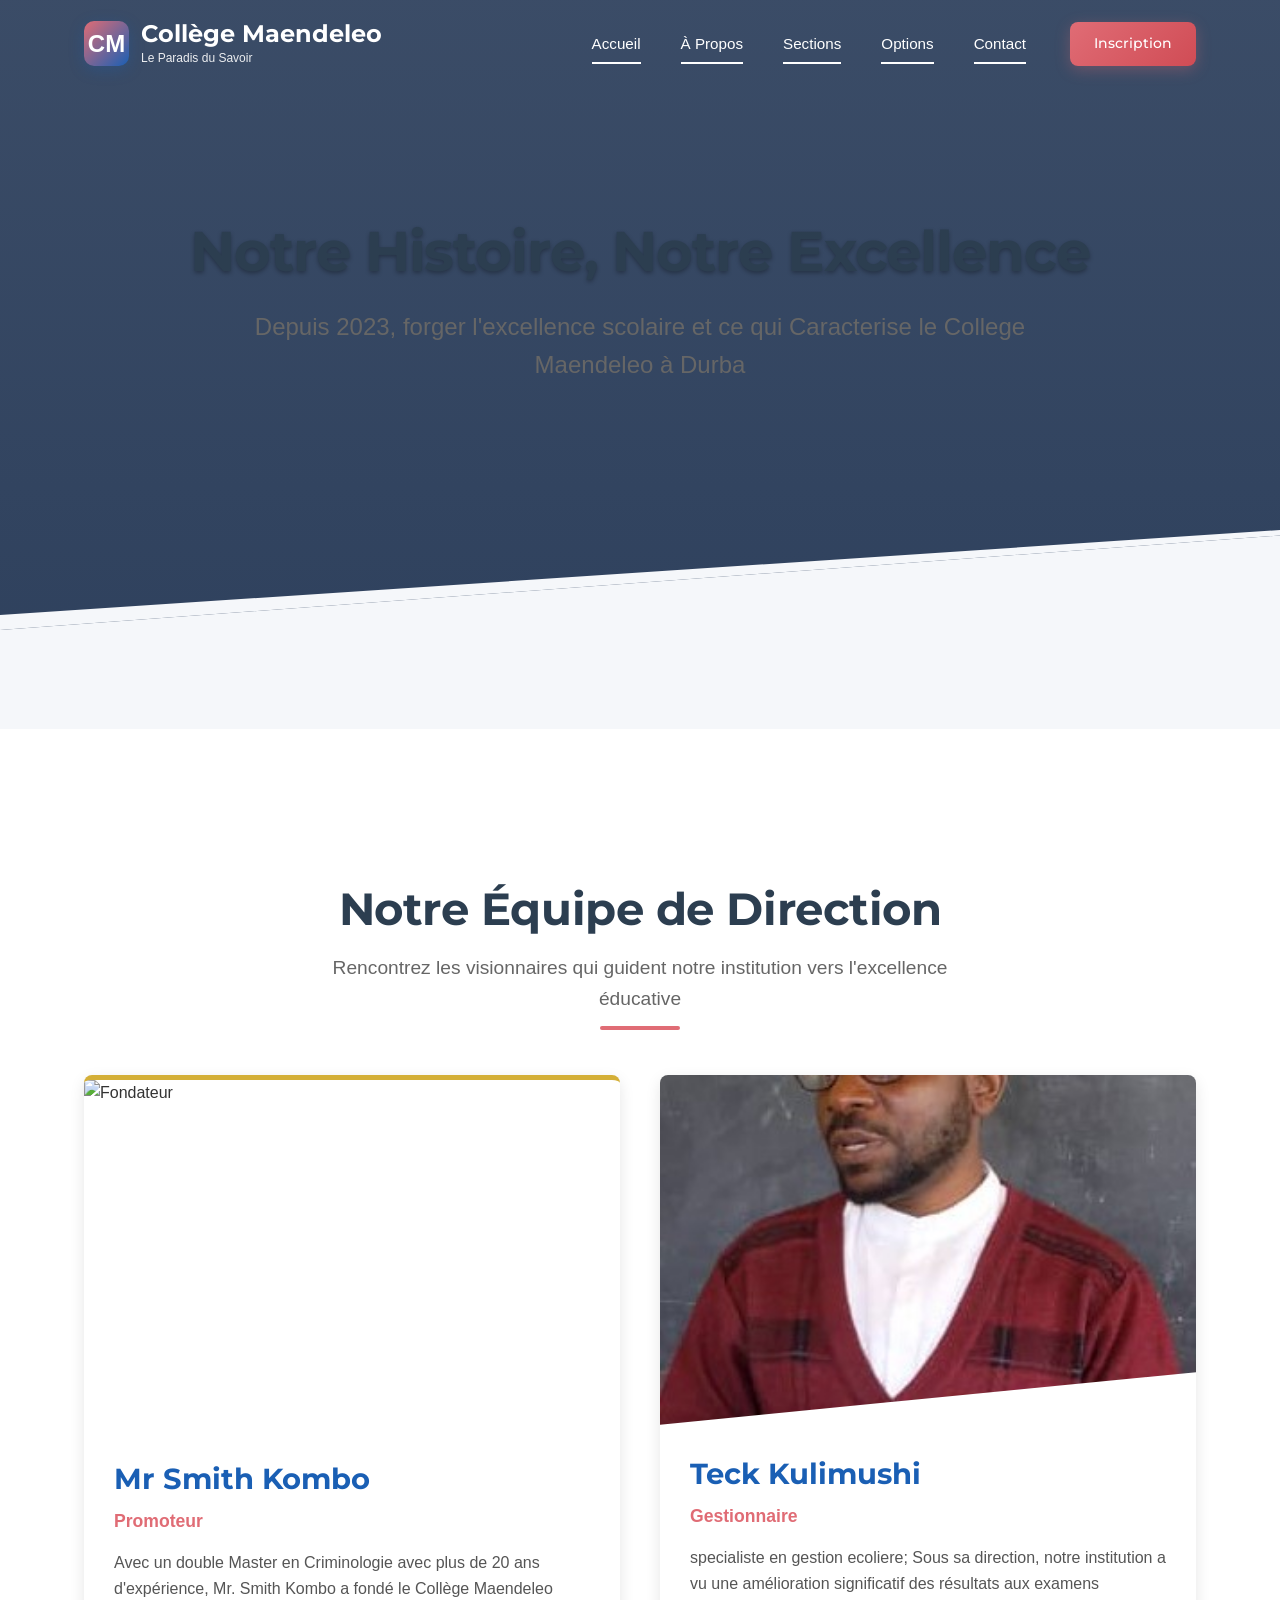
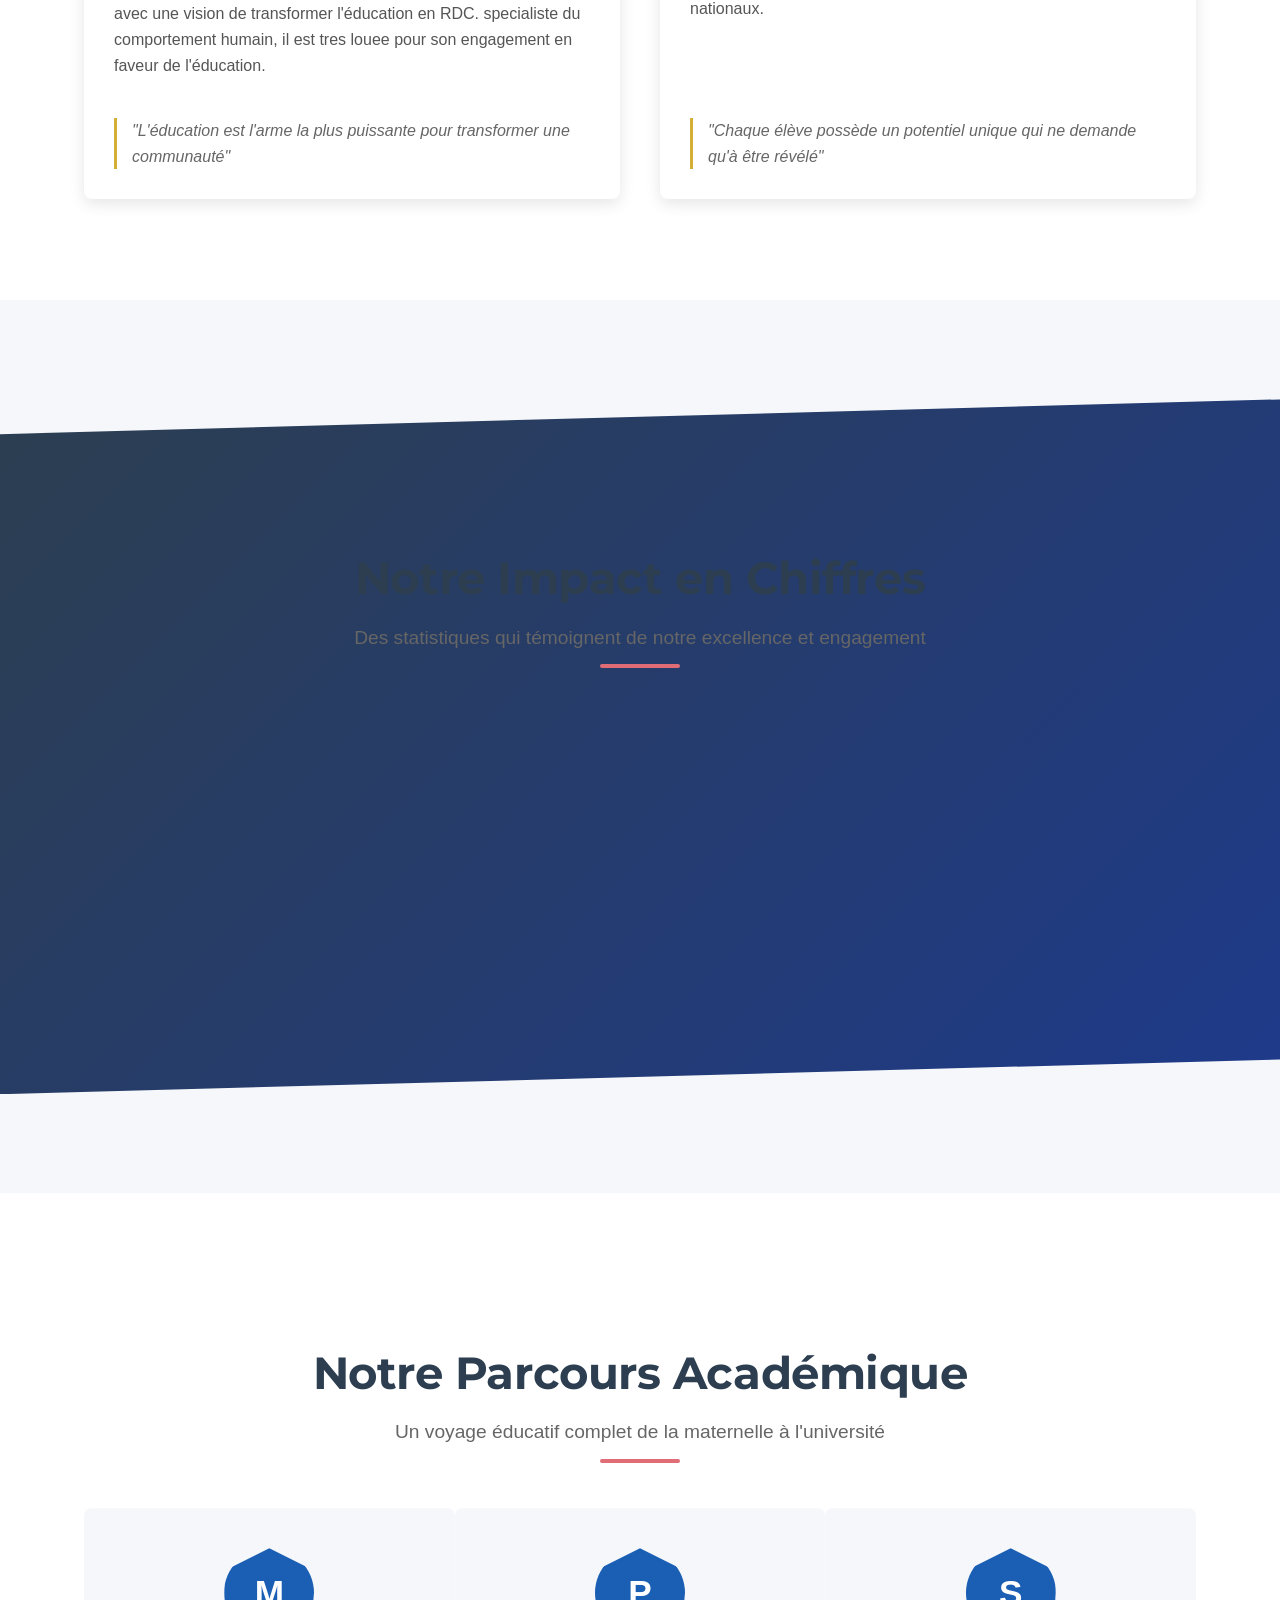
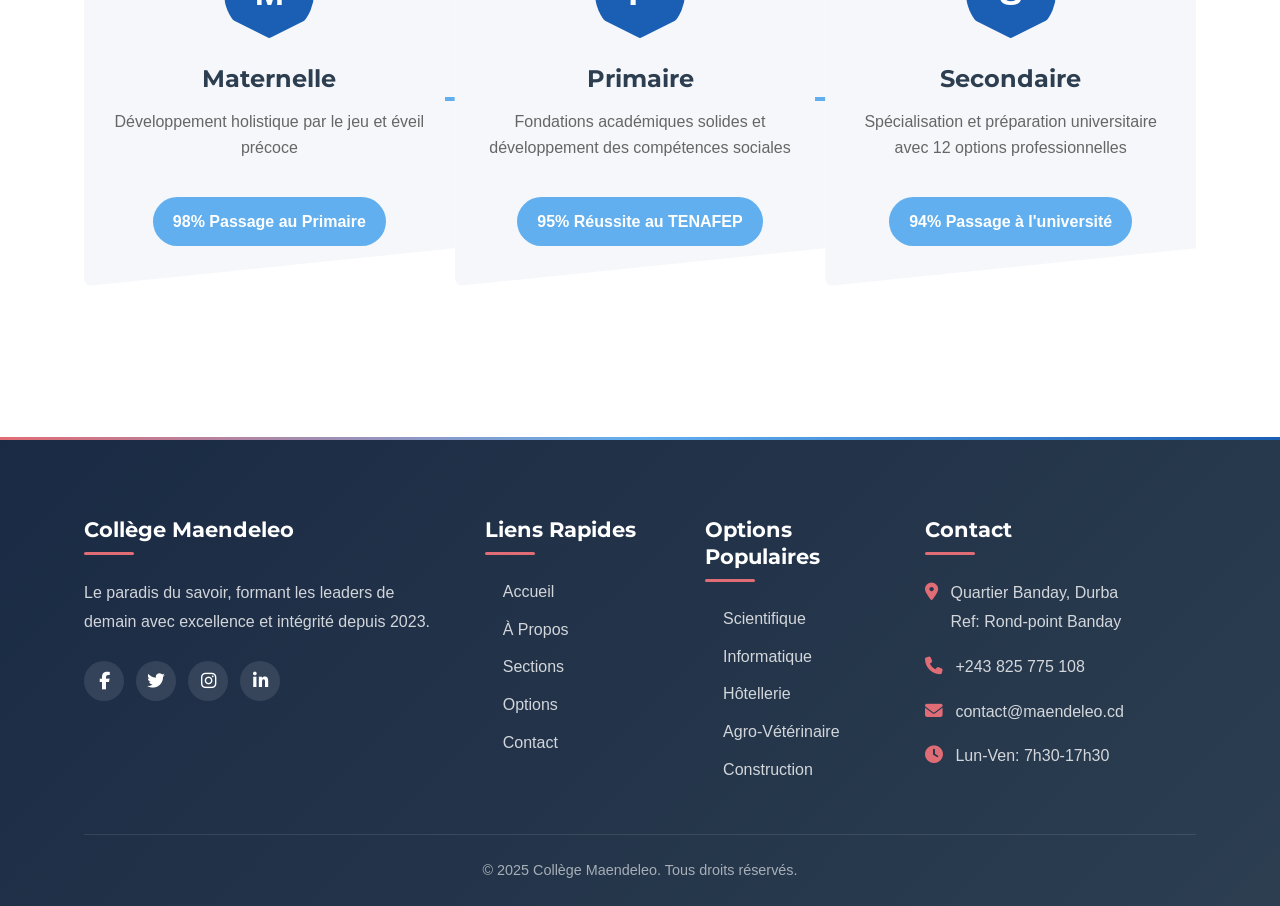
==== about.html @ 628664e3 "Initial commit:maendeleo website foundation" ====
<!DOCTYPE html>
<html lang="fr">
<head>
    <meta charset="UTF-8">
    <meta name="viewport" content="width=device-width, initial-scale=1.0">
    <meta name="description" content="Découvrez l'histoire, la vision et l'équipe du Collège Maendeleo - Le Paradis du Savoir.">
    <title>À Propos | Collège Maendeleo</title>
    
    <link rel="icon" href="images/logo.png" type="image/png">
    <link rel="preconnect" href="https://fonts.googleapis.com">
    <link rel="preconnect" href="https://fonts.gstatic.com" crossorigin>
    <link href="https://fonts.googleapis.com/css2?family=Montserrat:wght@300;400;500;600;700;800&family=Poppins:wght@300;400;500;600;700&display=swap" rel="stylesheet">
    <link rel="stylesheet" href="https://cdnjs.cloudflare.com/ajax/libs/font-awesome/6.4.0/css/all.min.css">
    
    <!-- External Stylesheets -->
    <link rel="stylesheet" href="css/style.css">
    <link rel="stylesheet" href="css/header-footer.css">
    
    <style>
        :root {
            --color-primary: #1a5fb4;
            --color-secondary: #e06c75;
            --color-accent: #61afef;
            --color-dark: #2c3e50;
            --color-light: #f5f7fa;
            --color-white: #ffffff;
            --color-gold: #d4af37;
            --color-text: #333333;
            --border-radius: 8px;
            --box-shadow: 0 5px 15px rgba(0, 0, 0, 0.1);
            --transition: all 0.5s ease;
        }

        * {
            margin: 0;
            padding: 0;
            box-sizing: border-box;
        }

        body {
            font-family: 'Segoe UI', Tahoma, Geneva, Verdana, sans-serif;
            color: var(--color-text);
            line-height: 1.6;
            overflow-x: hidden;
            background-color: var(--color-light);
        }

        h1, h2, h3, h4, h5, h6 {
            font-family: 'Montserrat', sans-serif;
            font-weight: 700;
            line-height: 1.3;
        }

        .container {
            width: 90%;
            max-width: 1200px;
            margin: 0 auto;
            padding: 0 20px;
        }

        .section {
            padding: 100px 0;
            position: relative;
        }

        .section-title {
            text-align: center;
            margin-bottom: 60px;
            position: relative;
            z-index: 2;
        }

        .section-title h2 {
            font-size: 2.8rem;
            color: var(--color-dark);
            margin-bottom: 15px;
        }

        .section-title p {
            color: #666;
            font-size: 1.2rem;
            max-width: 700px;
            margin: 0 auto;
        }

        .section-title::after {
            content: '';
            position: absolute;
            width: 80px;
            height: 4px;
            background: var(--color-secondary);
            bottom: -15px;
            left: 50%;
            transform: translateX(-50%);
            border-radius: 2px;
        }
/* Clip-path section dividers */
        .section-divider {
            position: absolute;
            width: 100%;
            height: 100px;
            z-index: 1;
        }

        .divider-top {
            top: -1px;
            background: var(--color-white);
            clip-path: polygon(0 0, 100% 0, 100% 70%, 0 100%);
        }

        .divider-bottom {
            bottom: -1px;
            background: var(--color-white);
            clip-path: polygon(0 30%, 100% 0, 100% 100%, 0 100%);
        }

        /* Hero Section with Clip-path */
        .about-hero {
            position: relative;
            height: 70vh;
            display: flex;
            align-items: center;
            background: linear-gradient(rgba(26, 46, 77, 0.85), rgba(26, 46, 77, 0.9)), 
                        url('https://images.unsplash.com/photo-1523050854058-8df90110c9f1?ixlib=rb-4.0.3&ixid=M3wxMjA3fDB8MHxwaG90by1wYWdlfHx8fGVufDB8fHx8fA%3D%3D&auto=format&fit=crop&w=1200&q=80') no-repeat center center/cover;
            color: var(--color-white);
            text-align: center;
            overflow: hidden;
            clip-path: polygon(0 0, 100% 0, 100% 85%, 0 100%);
            margin-bottom: 100px;
        }

        .about-hero::after {
            content: '';
            position: absolute;
            bottom: 0;
            left: 0;
            width: 100%;
            height: 100px;
            background: var(--color-light);
            clip-path: polygon(0 85%, 100% 0, 100% 100%, 0 100%);
        }

        .about-hero .container {
            position: relative;
            z-index: 2;
        }

        .about-hero h1 {
            font-size: 3.5rem;
            margin-bottom: 20px;
            text-shadow: 0 2px 4px rgba(0,0,0,0.3);
            animation: fadeInUp 1s ease;
        }

        .about-hero p {
            font-size: 1.5rem;
            max-width: 800px;
            margin: 0 auto 30px;
            animation: fadeInUp 1.2s ease;
        }
/* Leadership Section with Clip-path Images */
        .leadership-section {
            background-color: var(--color-white);
            padding: 150px 0 100px;
            position: relative;
        }

        .leadership-grid {
            display: grid;
            grid-template-columns: 1fr 1fr;
            gap: 40px;
            position: relative;
            z-index: 2;
        }

        @media (max-width: 992px) {
            .leadership-grid {
                grid-template-columns: 1fr;
            }
        }

        .leader-card {
            background: var(--color-white);
            border-radius: var(--border-radius);
            box-shadow: var(--box-shadow);
            overflow: hidden;
            transition: var(--transition);
            position: relative;
            display: flex;
            flex-direction: column;
        }

        .leader-card:hover {
            transform: translateY(-10px);
            box-shadow: 0 15px 30px rgba(0, 0, 0, 0.15);
        }

        .leader-card.founder {
            border-top: 5px solid var(--color-gold);
        }

        .leader-image {
            position: relative;
            height: 350px;
            overflow: hidden;
            clip-path: polygon(0 0, 100% 0, 100% 85%, 0 100%);
        }

        .leader-image img {
            width: 100%;
            height: 100%;
            object-fit: cover;
            transition: transform 0.8s ease;
        }

        .leader-card:hover .leader-image img {
            transform: scale(1.05);
        }

        .leader-info {
            padding: 30px;
            flex: 1;
            display: flex;
            flex-direction: column;
        }

        .leader-card h3 {
            color: var(--color-primary);
            margin-bottom: 10px;
            font-size: 1.8rem;
        }

        .position {
            color: var(--color-secondary);
            font-weight: 600;
            margin-bottom: 15px;
            font-size: 1.1rem;
        }

        .bio {
            margin-bottom: 20px;
            color: #555;
            flex: 1;
        }

        .leader-quote {
            border-left: 3px solid var(--color-gold);
            padding-left: 15px;
            margin-top: 20px;
            font-style: italic;
            color: #666;
        }

        /* Stats Section with Clip-path Background */
        .stats-section {
            background: linear-gradient(135deg, var(--color-dark), #1e3a8a);
            color: white;
            padding: 150px 0 100px;
            clip-path: polygon(0 5%, 100% 0, 100% 95%, 0 100%);
            margin: 100px 0;
        }

        .stats-container {
            position: relative;
            z-index: 2;
        }

        .stats-grid {
            display: grid;
            grid-template-columns: repeat(auto-fit, minmax(250px, 1fr));
            gap: 30px;
            margin-bottom: 50px;
        }

        .stat-card {
            background: rgba(255, 255, 255, 0.1);
            border-radius: var(--border-radius);
            padding: 30px;
            text-align: center;
            backdrop-filter: blur(10px);
            transition: var(--transition);
            position: relative;
            overflow: hidden;
            clip-path: polygon(0 0, 100% 0, 100% 85%, 0 100%);
        }

        .stat-card:hover {
            transform: translateY(-10px);
            background: rgba(255, 255, 255, 0.15);
        }

        .stat-value {
            font-size: 3.5rem;
            font-weight: 700;
            margin-bottom: 10px;
            color: var(--color-gold);
            transition: all 0.8s ease;
        }

        .stat-label {
            font-size: 1.1rem;
            margin-bottom: 15px;
        }
/* Academic Journey with Clip-path Elements */
        .academic-journey {
            background: var(--color-white);
            padding: 150px 0 100px;
            position: relative;
        }

        .journey-container {
            position: relative;
            z-index: 2;
        }

        .journey-steps {
            display: flex;
            justify-content: space-between;
            margin-bottom: 50px;
            flex-wrap: wrap;
        }

        @media (max-width: 768px) {
            .journey-steps {
                flex-direction: column;
                gap: 50px;
            }
        }

        .step {
            flex: 1;
            min-width: 250px;
            text-align: center;
            padding: 40px 30px;
            position: relative;
            background: var(--color-light);
            border-radius: var(--border-radius);
            transition: var(--transition);
            clip-path: polygon(0 0, 100% 0, 100% 90%, 0 100%);
        }

        .step:hover {
            transform: translateY(-15px);
            background: var(--color-white);
            box-shadow: var(--box-shadow);
        }

        .step:not(:last-child)::after {
            content: '';
            position: absolute;
            top: 50%;
            right: -30px;
            width: 40px;
            height: 4px;
            background: var(--color-accent);
        }

        @media (max-width: 768px) {
            .step:not(:last-child)::after {
                top: auto;
                bottom: -30px;
                left: 50%;
                transform: translateX(-50%);
                width: 4px;
                height: 40px;
            }
        }

        .step-icon {
            width: 90px;
            height: 90px;
            background: var(--color-primary);
            color: white;
            border-radius: 50%;
            display: flex;
            align-items: center;
            justify-content: center;
            font-size: 2.2rem;
            font-weight: bold;
            margin: 0 auto 25px;
            transition: var(--transition);
            clip-path: polygon(50% 0%, 100% 25%, 100% 75%, 50% 100%, 0% 75%, 0% 25%);
        }

        .step:hover .step-icon {
            background: var(--color-secondary);
            transform: rotate(10deg) scale(1.1);
        }

        .step h3 {
            color: var(--color-dark);
            margin-bottom: 15px;
            font-size: 1.5rem;
        }

        .step-stats {
            background: var(--color-accent);
            padding: 12px 20px;
            border-radius: 30px;
            display: inline-block;
            margin-top: 20px;
            font-weight: 600;
            color: var(--color-white);
            transition: var(--transition);
        }

        .step:hover .step-stats {
            background: var(--color-secondary);
        }
/* Animations */
        @keyframes fadeInUp {
            from {
                opacity: 0;
                transform: translateY(30px);
            }
            to {
                opacity: 1;
                transform: translateY(0);
            }
        }

        @keyframes float {
            0% {
                transform: translateY(0px);
            }
            50% {
                transform: translateY(-15px);
            }
            100% {
                transform: translateY(0px);
            }
        }

        .animated {
            animation: fadeInUp 1s ease;
        }

        .floating {
            animation: float 6s ease-in-out infinite;
        }

        /* Responsive Design */
        @media (max-width: 992px) {
            .about-hero h1 {
                font-size: 2.8rem;
            }
            
            .section-title h2 {
                font-size: 2.2rem;
            }
        }

        @media (max-width: 768px) {
            .about-hero {
                clip-path: polygon(0 0, 100% 0, 100% 90%, 0 95%);
            }
            
            .stats-section {
                clip-path: polygon(0 3%, 100% 0, 100% 97%, 0 100%);
            }
        }

        @media (max-width: 576px) {
            .section {
                padding: 80px 0;
            }
            
            .about-hero h1 {
                font-size: 2.3rem;
            }

            .section-title h2 {
                font-size: 2rem;
            }
            
            .stat-value {
                font-size: 2.8rem;
            }
        }
    </style>
</head>
<body>
    <!-- Navigation -->
    <nav class="nav">
        <div class="container">
            <div class="nav-container">
                <div class="logo">
                    <div class="logo-icon">CM</div>
                    <div class="logo-text">
                        <h4>Collège Maendeleo</h4>
                        <span>Le Paradis du Savoir</span>
                    </div>
                </div>
                
                <ul class="nav-menu">
                    <li><a href="index.html">Accueil</a></li>
                    <li><a href="about.html" class="active">À Propos</a></li>
                    <li><a href="sections.html">Sections</a></li>
                    <li><a href="options.html">Options</a></li>
                    <li><a href="contact.html">Contact</a></li>
                    <li class="nav-cta">
                        <a href="contact.html" class="btn btn-secondary btn-sm">Inscription</a>
                    </li>
                </ul>
                
                <div class="mobile-toggle" id="mobileToggle">
                    <span></span>
                    <span></span>
                    <span></span>
                </div>
            </div>
        </div>
    </nav>

    <!-- Hero Section -->
    <section class="about-hero">
        <div class="container">
            <h1>Notre Histoire, Notre Excellence</h1>
            <p>Depuis 2023, forger l'excellence scolaire et ce qui Caracterise le College Maendeleo à Durba</p>
        </div>
    </section>

    <!-- Leadership Section -->
    <section class="section leadership-section">
        <div class="section-divider divider-top"></div>
        <div class="container">
            <div class="section-title">
                <h2>Notre Équipe de Direction</h2>
                <p>Rencontrez les visionnaires qui guident notre institution vers l'excellence éducative</p>
            </div>
            
            <div class="leadership-grid">
                <div class="leader-card founder">
                    <div class="leader-image">
                        <img src="https://images.unsplash.com/photo-1580894908361-967195033215?ixlib=rb-4.0.3&auto=format&fit=crop&w=800&q=80" alt="Fondateur">
                    </div>
                    <div class="leader-info">
                        <h3>Mr Smith Kombo</h3>
                        <p class="position">Promoteur</p>
                        <p class="bio">Avec un double Master en Criminologie avec plus de 20 ans d'expérience, Mr. Smith Kombo a fondé le Collège Maendeleo avec une vision de transformer l'éducation en RDC. 
                            specialiste du comportement humain, il est tres louee pour son engagement en faveur de l'éducation.</p>
                        <div class="leader-quote">
                            "L'éducation est l'arme la plus puissante pour transformer une communauté"
                        </div>
                    </div>
                </div>
                
                <div class="leader-card">
                    <div class="leader-image">
                        <img src="images/gestionaire.jpg" alt="gestionnaire">
                    </div>
                    <div class="leader-info">
                        <h3>Teck Kulimushi</h3>
                        <p class="position">Gestionnaire</p>
                        <p class="bio">specialiste en gestion ecoliere; Sous sa direction, notre institution a vu une amélioration significatif des résultats aux examens nationaux.</p>
                        <div class="leader-quote">
                            "Chaque élève possède un potentiel unique qui ne demande qu'à être révélé"
                        </div>
                    </div>
                </div>
            </div>
        </div>
  <div class="section-divider divider-bottom"></div>
    </section>

    <!--Stats Section -->
    <section class="stats-section">
        <div class="container stats-container">
            <div class="section-title">
                <h2>Notre Impact en Chiffres</h2>
                <p>Des statistiques qui témoignent de notre excellence et engagement</p>
            </div>
            
            <div class="stats-grid">
                <div class="stat-card floating" style="animation-delay: 0.2s;">
                    <div class="stat-value">98%</div>
                    <div class="stat-label">Taux de Réussite EFOMES</div>
                </div>
                
                <div class="stat-card floating" style="animation-delay: 0.4s;">
                    <div class="stat-value">95%</div>
                    <div class="stat-label">Taux de Diplômés</div>
                </div>
                
                <div class="stat-card floating" style="animation-delay: 0.6s;">
                    <div class="stat-value">52%</div>
                    <div class="stat-label">Élèves Féminines</div>
                </div>
                
                <div class="stat-card floating" style="animation-delay: 0.8s;">
                    <div class="stat-value">15%</div>
                    <div class="stat-label">Croissance Annuelle</div>
                </div>
            </div>
        </div>
    </section>

   <!-- Academic Journey-->
    <section class="section academic-journey">
        <div class="section-divider divider-top"></div>
        <div class="container journey-container">
            <div class="section-title">
                <h2>Notre Parcours Académique</h2>
                <p>Un voyage éducatif complet de la maternelle à l'université</p>
            </div>
            
            <div class="journey-steps">
                <div class="step">
                    <div class="step-icon">M</div>
                    <h3>Maternelle</h3>
                    <p>Développement holistique par le jeu et éveil précoce</p>
                    <div class="step-stats">
                        <span>98%</span> Passage au Primaire
                    </div>
                </div>
                
                <div class="step">
                    <div class="step-icon">P</div>
                    <h3>Primaire</h3>
                    <p>Fondations académiques solides et développement des compétences sociales</p>
                    <div class="step-stats">
                        <span>95%</span> Réussite au TENAFEP
                    </div>
                </div>
                
                <div class="step">
                    <div class="step-icon">S</div>
                    <h3>Secondaire</h3>
                    <p>Spécialisation et préparation universitaire avec 12 options professionnelles</p>
                    <div class="step-stats">
                        <span>94%</span> Passage à l'université
                    </div>
                </div>
            </div>
        </div>
        <div class="section-divider divider-bottom"></div>
    </section>

    <!-- Footer -->
    <footer class="footer">
        <div class="container">
            <div class="footer-container">
                <div class="footer-col">
                    <h4>Collège Maendeleo</h4>
                    <p>Le paradis du savoir, formant les leaders de demain avec excellence et intégrité depuis 2023.</p>
                    <div class="social-links">
                        <a href="#" aria-label="Facebook"><i class="fab fa-facebook-f"></i></a>
                        <a href="#" aria-label="Twitter"><i class="fab fa-twitter"></i></a>
                        <a href="#" aria-label="Instagram"><i class="fab fa-instagram"></i></a>
                        <a href="#" aria-label="LinkedIn"><i class="fab fa-linkedin-in"></i></a>
                    </div>
                </div>
                
                <div class="footer-col">
                    <h4>Liens Rapides</h4>
                    <ul>
                        <li><a href="index.html">Accueil</a></li>
                        <li><a href="about.html">À Propos</a></li>
                        <li><a href="sections.html">Sections</a></li>
                        <li><a href="options.html">Options</a></li>
                        <li><a href="contact.html">Contact</a></li>
                    </ul>
                </div>
                
                <div class="footer-col">
                    <h4>Options Populaires</h4>
                    <ul>
                        <li><a href="options.html#scientifique">Scientifique</a></li>
                        <li><a href="options.html#informatique">Informatique</a></li>
                        <li><a href="options.html#hotellerie">Hôtellerie</a></li>
                        <li><a href="options.html#agro">Agro-Vétérinaire</a></li>
                        <li><a href="options.html#construction">Construction</a></li>
                    </ul>
                </div>
                
                <div class="footer-col">
                    <h4>Contact</h4>
                    <div class="contact-info">
                        <p><i class="fas fa-map-marker-alt"></i> Quartier Banday, Durba<br>Ref: Rond-point Banday</p>
                        <p><i class="fas fa-phone"></i> +243 825 775 108</p>
                        <p><i class="fas fa-envelope"></i> contact@maendeleo.cd</p>
                        <p><i class="fas fa-clock"></i> Lun-Ven: 7h30-17h30</p>
                    </div>
                </div>
            </div>
            
            <div class="copyright">
                <p>&copy; 2025 Collège Maendeleo. Tous droits réservés.</p>
            </div>
        </div>
    </footer>

    <!-- Scripts -->
    <script src="js/main.js"></script>
</body>
</html>
---- css/style.css ----
/* ===================================
   COLLÈGE MAENDELEO - MAIN STYLESHEET
   Professional School Website Design
   =================================== */

/* ============ CSS VARIABLES ============ */
:root {
    /* Primary Colors */
    --color-primary: #1a5fb4;
    --color-primary-dark: #0f4a8e;
    --color-primary-light: #3a7fc4;
    
    /* Secondary Colors */
    --color-secondary: #e06c75;
    --color-secondary-dark: #d04c55;
    --color-secondary-light: #f08c95;
    
    /* Accent Colors */
    --color-accent: #61afef;
    --color-gold: #d4af37;
    --color-success: #28a745;
    --color-warning: #ffc107;
    --color-danger: #dc3545;
    
    /* Neutral Colors */
    --color-dark: #2c3e50;
    --color-text: #333333;
    --color-text-light: #666666;
    --color-light: #f5f7fa;
    --color-white: #ffffff;
    --color-border: #e1e8ed;
    
    /* Section-specific Colors */
    --color-maternelle: #ff6b9d;
    --color-primaire: #4ecdc4;
    --color-secondaire: #f7b731;
    
    /* Spacing */
    --spacing-xs: 8px;
    --spacing-sm: 16px;
    --spacing-md: 24px;
    --spacing-lg: 40px;
    --spacing-xl: 60px;
    --spacing-xxl: 80px;
    
    /* Design Elements */
    --border-radius: 12px;
    --border-radius-sm: 8px;
    --border-radius-lg: 20px;
    --box-shadow: 0 5px 15px rgba(0, 0, 0, 0.1);
    --box-shadow-lg: 0 10px 30px rgba(0, 0, 0, 0.15);
    --transition: all 0.3s cubic-bezier(0.4, 0, 0.2, 1);
    --transition-fast: all 0.2s ease;
    
    /* Typography */
    --font-primary: 'Poppins', -apple-system, BlinkMacSystemFont, sans-serif;
    --font-heading: 'Montserrat', 'Poppins', sans-serif;
    --font-size-base: 16px;
    --line-height-base: 1.6;
}

/* ============ RESET & BASE STYLES ============ */
* {
    margin: 0;
    padding: 0;
    box-sizing: border-box;
}

html {
    font-size: var(--font-size-base);
    scroll-behavior: smooth;
    -webkit-font-smoothing: antialiased;
    -moz-osx-font-smoothing: grayscale;
}

body {
    font-family: var(--font-primary);
    color: var(--color-text);
    line-height: var(--line-height-base);
    overflow-x: hidden;
    background-color: var(--color-light);
}

/* ============ TYPOGRAPHY ============ */
h1, h2, h3, h4, h5, h6 {
    font-family: var(--font-heading);
    font-weight: 700;
    line-height: 1.3;
    color: var(--color-dark);
    margin-bottom: var(--spacing-sm);
}

h1 {
    font-size: clamp(2rem, 5vw, 3.5rem);
    letter-spacing: -0.02em;
}

h2 {
    font-size: clamp(1.75rem, 4vw, 2.5rem);
    letter-spacing: -0.01em;
}

h3 {
    font-size: clamp(1.5rem, 3vw, 2rem);
}

h4 {
    font-size: clamp(1.25rem, 2.5vw, 1.5rem);
}

h5 {
    font-size: 1.25rem;
}

h6 {
    font-size: 1rem;
}

p {
    margin-bottom: var(--spacing-sm);
    color: var(--color-text-light);
}

a {
    text-decoration: none;
    color: var(--color-primary);
    transition: var(--transition);
}

a:hover {
    color: var(--color-primary-dark);
}

/* ============ LAYOUT UTILITIES ============ */
.container {
    width: 90%;
    max-width: 1200px;
    margin: 0 auto;
    padding: 0 var(--spacing-md);
}

.container-wide {
    width: 95%;
    max-width: 1400px;
    margin: 0 auto;
    padding: 0 var(--spacing-md);
}

.section {
    padding: var(--spacing-xxl) 0;
    position: relative;
}

.section-alt {
    background-color: var(--color-white);
}

/* ============ SECTION TITLES ============ */
.section-title {
    text-align: center;
    margin-bottom: var(--spacing-xl);
    position: relative;
}

.section-title h2 {
    font-size: clamp(2rem, 4vw, 2.5rem);
    color: var(--color-dark);
    margin-bottom: var(--spacing-sm);
}

.section-title p {
    color: var(--color-text-light);
    font-size: clamp(1rem, 2vw, 1.2rem);
    max-width: 700px;
    margin: 0 auto;
}

.section-title::after {
    content: '';
    position: absolute;
    width: 80px;
    height: 4px;
    background: linear-gradient(90deg, var(--color-secondary), var(--color-accent));
    bottom: -15px;
    left: 50%;
    transform: translateX(-50%);
    border-radius: 2px;
}

/* ============ BUTTONS ============ */
.btn {
    display: inline-block;
    padding: 14px 32px;
    border-radius: 50px;
    font-weight: 600;
    text-decoration: none;
    transition: var(--transition);
    cursor: pointer;
    border: none;
    font-family: var(--font-heading);
    font-size: 1rem;
    text-align: center;
    position: relative;
    overflow: hidden;
}

.btn::before {
    content: '';
    position: absolute;
    top: 50%;
    left: 50%;
    width: 0;
    height: 0;
    border-radius: 50%;
    background: rgba(255, 255, 255, 0.2);
    transform: translate(-50%, -50%);
    transition: width 0.6s, height 0.6s;
}

.btn:hover::before {
    width: 300px;
    height: 300px;
}

.btn-primary {
    background: linear-gradient(135deg, var(--color-primary), var(--color-primary-dark));
    color: var(--color-white);
    box-shadow: 0 4px 15px rgba(26, 95, 180, 0.3);
}

.btn-primary:hover {
    transform: translateY(-3px);
    box-shadow: 0 6px 20px rgba(26, 95, 180, 0.4);
}

.btn-secondary {
    background: linear-gradient(135deg, var(--color-secondary), var(--color-secondary-dark));
    color: var(--color-white);
    box-shadow: 0 4px 15px rgba(224, 108, 117, 0.3);
}

.btn-secondary:hover {
    transform: translateY(-3px);
    box-shadow: 0 6px 20px rgba(224, 108, 117, 0.4);
}

.btn-outline {
    background: transparent;
    color: var(--color-primary);
    border: 2px solid var(--color-primary);
}

.btn-outline:hover {
    background: var(--color-primary);
    color: var(--color-white);
    transform: translateY(-3px);
}

.btn-white {
    background: var(--color-white);
    color: var(--color-primary);
    box-shadow: 0 4px 15px rgba(0, 0, 0, 0.1);
}

.btn-white:hover {
    transform: translateY(-3px);
    box-shadow: 0 6px 20px rgba(0, 0, 0, 0.15);
}

/* ============ CARDS ============ */
.card {
    background: var(--color-white);
    border-radius: var(--border-radius);
    box-shadow: var(--box-shadow);
    overflow: hidden;
    transition: var(--transition);
    height: 100%;
}

.card:hover {
    transform: translateY(-10px);
    box-shadow: var(--box-shadow-lg);
}

.card-header {
    padding: var(--spacing-md);
    border-bottom: 1px solid var(--color-border);
}

.card-body {
    padding: var(--spacing-md);
}

.card-footer {
    padding: var(--spacing-md);
    border-top: 1px solid var(--color-border);
    background: var(--color-light);
}

/* ============ GRID SYSTEMS ============ */
.grid {
    display: grid;
    gap: var(--spacing-lg);
}

.grid-2 {
    grid-template-columns: repeat(auto-fit, minmax(280px, 1fr));
}

.grid-3 {
    grid-template-columns: repeat(auto-fit, minmax(280px, 1fr));
}

.grid-4 {
    grid-template-columns: repeat(auto-fit, minmax(250px, 1fr));
}

/* ============ BADGES & LABELS ============ */
.badge {
    display: inline-block;
    padding: 6px 12px;
    border-radius: 20px;
    font-size: 0.85rem;
    font-weight: 600;
    text-transform: uppercase;
    letter-spacing: 0.5px;
}

.badge-primary {
    background: var(--color-primary);
    color: var(--color-white);
}

.badge-secondary {
    background: var(--color-secondary);
    color: var(--color-white);
}

.badge-success {
    background: var(--color-success);
    color: var(--color-white);
}

.badge-maternelle {
    background: var(--color-maternelle);
    color: var(--color-white);
}

.badge-primaire {
    background: var(--color-primaire);
    color: var(--color-white);
}

.badge-secondaire {
    background: var(--color-secondaire);
    color: var(--color-dark);
}

/* ============ ANIMATIONS ============ */
@keyframes fadeInUp {
    from {
        opacity: 0;
        transform: translateY(30px);
    }
    to {
        opacity: 1;
        transform: translateY(0);
    }
}

@keyframes fadeIn {
    from {
        opacity: 0;
    }
    to {
        opacity: 1;
    }
}

@keyframes slideInLeft {
    from {
        opacity: 0;
        transform: translateX(-30px);
    }
    to {
        opacity: 1;
        transform: translateX(0);
    }
}

@keyframes slideInRight {
    from {
        opacity: 0;
        transform: translateX(30px);
    }
    to {
        opacity: 1;
        transform: translateX(0);
    }
}

@keyframes float {
    0%, 100% {
        transform: translateY(0);
    }
    50% {
        transform: translateY(-20px);
    }
}

@keyframes pulse {
    0%, 100% {
        transform: scale(1);
    }
    50% {
        transform: scale(1.05);
    }
}

.animate-fadeInUp {
    animation: fadeInUp 0.8s ease forwards;
}

.animate-fadeIn {
    animation: fadeIn 0.8s ease forwards;
}

.animate-slideInLeft {
    animation: slideInLeft 0.8s ease forwards;
}

.animate-slideInRight {
    animation: slideInRight 0.8s ease forwards;
}

.animate-float {
    animation: float 6s ease-in-out infinite;
}

/* ============ UTILITY CLASSES ============ */
.text-center {
    text-align: center;
}

.text-left {
    text-align: left;
}

.text-right {
    text-align: right;
}

.text-primary {
    color: var(--color-primary) !important;
}

.text-secondary {
    color: var(--color-secondary) !important;
}

.text-white {
    color: var(--color-white) !important;
}

.bg-primary {
    background-color: var(--color-primary);
}

.bg-secondary {
    background-color: var(--color-secondary);
}

.bg-light {
    background-color: var(--color-light);
}

.bg-white {
    background-color: var(--color-white);
}

.mb-0 { margin-bottom: 0; }
.mb-1 { margin-bottom: var(--spacing-xs); }
.mb-2 { margin-bottom: var(--spacing-sm); }
.mb-3 { margin-bottom: var(--spacing-md); }
.mb-4 { margin-bottom: var(--spacing-lg); }
.mb-5 { margin-bottom: var(--spacing-xl); }

.mt-0 { margin-top: 0; }
.mt-1 { margin-top: var(--spacing-xs); }
.mt-2 { margin-top: var(--spacing-sm); }
.mt-3 { margin-top: var(--spacing-md); }
.mt-4 { margin-top: var(--spacing-lg); }
.mt-5 { margin-top: var(--spacing-xl); }

/* ============ RESPONSIVE DESIGN ============ */
@media (max-width: 1200px) {
    .container {
        width: 92%;
    }
}

@media (max-width: 992px) {
    .section {
        padding: var(--spacing-xl) 0;
    }
    
    .grid-3,
    .grid-4 {
        grid-template-columns: repeat(auto-fit, minmax(250px, 1fr));
    }
}

@media (max-width: 768px) {
    .section {
        padding: var(--spacing-lg) 0;
    }
    
    .grid,
    .grid-2,
    .grid-3,
    .grid-4 {
        grid-template-columns: 1fr;
        gap: var(--spacing-md);
    }
    
    .btn {
        padding: 12px 24px;
        font-size: 0.95rem;
    }
}

@media (max-width: 576px) {
    :root {
        --font-size-base: 15px;
    }
    
    .container {
        width: 95%;
        padding: 0 var(--spacing-sm);
    }
    
    .section {
        padding: var(--spacing-md) 0;
    }
}

/* ============ LOADING STATES ============ */
.loading {
    opacity: 0.6;
    pointer-events: none;
}

.spinner {
    border: 3px solid var(--color-light);
    border-top: 3px solid var(--color-primary);
    border-radius: 50%;
    width: 40px;
    height: 40px;
    animation: spin 1s linear infinite;
    margin: 0 auto;
}

@keyframes spin {
    0% { transform: rotate(0deg); }
    100% { transform: rotate(360deg); }
}

/* ============ ACCESSIBILITY ============ */
.sr-only {
    position: absolute;
    width: 1px;
    height: 1px;
    padding: 0;
    margin: -1px;
    overflow: hidden;
    clip: rect(0, 0, 0, 0);
    white-space: nowrap;
    border-width: 0;
}

/* Focus styles for keyboard navigation */
*:focus {
    outline: 2px solid var(--color-accent);
    outline-offset: 2px;
}

button:focus,
a:focus {
    outline: 2px solid var(--color-accent);
    outline-offset: 2px;
}

/* ============ PRINT STYLES ============ */
@media print {
    .no-print {
        display: none !important;
    }
    
    body {
        background: white;
        color: black;
    }
    
    .section {
        page-break-inside: avoid;
    }
}
---- css/header-footer.css ----
/* ===================================
   HEADER & FOOTER STYLES
   Navigation and Footer Components
   =================================== */

/* ============ NAVIGATION ============ */
.nav {
    position: fixed;
    top: 0;
    left: 0;
    width: 100%;
    z-index: 1000;
    background: transparent;
    padding: 20px 0;
    transition: all 0.4s cubic-bezier(0.4, 0, 0.2, 1);
}

.nav.scrolled {
    background: var(--color-white);
    box-shadow: 0 2px 20px rgba(0, 0, 0, 0.1);
    padding: 15px 0;
}

.nav-container {
    display: flex;
    justify-content: space-between;
    align-items: center;
    position: relative;
}

/* ============ LOGO ============ */
.logo {
    display: flex;
    align-items: center;
    gap: 12px;
    z-index: 1001;
}

.logo-icon {
    width: 45px;
    height: 45px;
    background: linear-gradient(135deg, var(--color-secondary), var(--color-primary));
    border-radius: 10px;
    display: flex;
    align-items: center;
    justify-content: center;
    font-weight: 700;
    color: white;
    font-size: 1.5rem;
    box-shadow: 0 4px 15px rgba(26, 95, 180, 0.3);
    transition: var(--transition);
}

.nav.scrolled .logo-icon {
    width: 40px;
    height: 40px;
    font-size: 1.3rem;
}

.logo-icon:hover {
    transform: rotate(5deg) scale(1.1);
}

.logo-text h4 {
    font-size: 1.5rem;
    color: var(--color-white);
    font-weight: 700;
    line-height: 1.2;
    margin: 0;
    transition: var(--transition);
}

.logo-text span {
    font-size: 0.75rem;
    color: rgba(255, 255, 255, 0.9);
    font-weight: 400;
    display: block;
    transition: var(--transition);
}

.nav.scrolled .logo-text h4 {
    color: var(--color-primary);
}

.nav.scrolled .logo-text span {
    color: var(--color-text-light);
}

/* ============ NAVIGATION MENU ============ */
.nav-menu {
    display: flex;
    list-style: none;
    align-items: center;
    gap: 8px;
}

.nav-menu li {
    position: relative;
}

.nav-menu a {
    color: var(--color-white);
    text-decoration: none;
    font-weight: 500;
    font-size: 0.95rem;
    padding: 8px 16px;
    border-radius: 8px;
    position: relative;
    transition: var(--transition);
    display: block;
}

.nav.scrolled .nav-menu a {
    color: var(--color-dark);
}

.nav-menu a::before {
    content: '';
    position: absolute;
    bottom: 0;
    left: 16px;
    right: 16px;
    height: 2px;
    background: var(--color-white);
    transform: scaleX(0);
    transition: transform 0.3s ease;
}

.nav.scrolled .nav-menu a::before {
    background: var(--color-primary);
}

.nav-menu a:hover::before,
.nav-menu a.active::before {
    transform: scaleX(1);
}

.nav-menu a:hover {
    background: rgba(255, 255, 255, 0.1);
}

.nav.scrolled .nav-menu a:hover {
    background: var(--color-light);
}

/* CTA Button in Nav */
.nav-cta {
    margin-left: 20px;
}

.nav-cta .btn {
    padding: 10px 24px;
    font-size: 0.9rem;
}

/* ============ MOBILE TOGGLE ============ */
.mobile-toggle {
    display: none;
    flex-direction: column;
    justify-content: space-around;
    width: 28px;
    height: 24px;
    cursor: pointer;
    z-index: 1001;
    position: relative;
}

.mobile-toggle span {
    display: block;
    height: 3px;
    width: 100%;
    background: var(--color-white);
    border-radius: 2px;
    transition: var(--transition);
    transform-origin: center;
}

.nav.scrolled .mobile-toggle span {
    background: var(--color-dark);
}

.mobile-toggle.active span:nth-child(1) {
    transform: rotate(45deg) translate(7px, 7px);
}

.mobile-toggle.active span:nth-child(2) {
    opacity: 0;
    transform: translateX(20px);
}

.mobile-toggle.active span:nth-child(3) {
    transform: rotate(-45deg) translate(7px, -7px);
}

/* ============ FOOTER ============ */
.footer {
    background: linear-gradient(135deg, #1a2a44 0%, var(--color-dark) 100%);
    color: var(--color-white);
    padding: var(--spacing-xxl) 0 var(--spacing-md);
    position: relative;
    overflow: hidden;
}

.footer::before {
    content: '';
    position: absolute;
    top: 0;
    left: 0;
    right: 0;
    height: 4px;
    background: linear-gradient(90deg, 
        var(--color-secondary) 0%, 
        var(--color-accent) 50%, 
        var(--color-primary) 100%);
}

.footer-container {
    display: grid;
    grid-template-columns: 2fr 1fr 1fr 1.5fr;
    gap: var(--spacing-lg);
    margin-bottom: var(--spacing-lg);
}

.footer-col h4 {
    color: var(--color-white);
    margin-bottom: var(--spacing-md);
    font-size: 1.3rem;
    position: relative;
    padding-bottom: 12px;
}

.footer-col h4::after {
    content: '';
    position: absolute;
    bottom: 0;
    left: 0;
    width: 50px;
    height: 3px;
    background: var(--color-secondary);
    border-radius: 2px;
}

.footer-col p {
    color: rgba(255, 255, 255, 0.8);
    line-height: 1.8;
    margin-bottom: var(--spacing-md);
}

.footer-col ul {
    list-style: none;
}

.footer-col ul li {
    margin-bottom: 12px;
}

.footer-col ul li a {
    color: rgba(255, 255, 255, 0.8);
    transition: var(--transition);
    display: inline-block;
    position: relative;
    padding-left: 18px;
}

.footer-col ul li a::before {
    content: '→';
    position: absolute;
    left: 0;
    opacity: 0;
    transition: var(--transition);
}

.footer-col ul li a:hover {
    color: var(--color-white);
    padding-left: 24px;
}

.footer-col ul li a:hover::before {
    opacity: 1;
    left: 0;
}

/* Social Links */
.social-links {
    display: flex;
    gap: 12px;
    margin-top: var(--spacing-md);
}

.social-links a {
    width: 40px;
    height: 40px;
    border-radius: 50%;
    background: rgba(255, 255, 255, 0.1);
    display: flex;
    align-items: center;
    justify-content: center;
    color: var(--color-white);
    transition: var(--transition);
    font-size: 1.1rem;
}

.social-links a:hover {
    background: var(--color-primary);
    transform: translateY(-5px);
}

/* Contact Info */
.contact-info p {
    display: flex;
    align-items: flex-start;
    gap: 12px;
    margin-bottom: 16px;
    color: rgba(255, 255, 255, 0.8);
}

.contact-info i {
    color: var(--color-secondary);
    margin-top: 4px;
    font-size: 1.1rem;
}

.contact-info a {
    color: rgba(255, 255, 255, 0.8);
}

.contact-info a:hover {
    color: var(--color-white);
}

/* Copyright */
.copyright {
    text-align: center;
    padding-top: var(--spacing-md);
    border-top: 1px solid rgba(255, 255, 255, 0.1);
    margin-top: var(--spacing-lg);
}

.copyright p {
    color: rgba(255, 255, 255, 0.6);
    font-size: 0.9rem;
    margin: 0;
}

/* ============ RESPONSIVE NAVIGATION ============ */
@media (max-width: 992px) {
    .nav-menu {
        position: fixed;
        top: 0;
        right: -100%;
        width: 300px;
        height: 100vh;
        background: var(--color-white);
        flex-direction: column;
        justify-content: flex-start;
        align-items: flex-start;
        padding: 100px 30px 30px;
        gap: 0;
        box-shadow: -5px 0 20px rgba(0, 0, 0, 0.1);
        transition: right 0.4s cubic-bezier(0.4, 0, 0.2, 1);
    }
    
    .nav-menu.active {
        right: 0;
    }
    
    .nav-menu li {
        width: 100%;
        border-bottom: 1px solid var(--color-border);
    }
    
    .nav-menu a {
        color: var(--color-dark) !important;
        padding: 16px 0;
        width: 100%;
    }
    
    .nav-menu a::before {
        display: none;
    }
    
    .nav-cta {
        margin-left: 0;
        margin-top: 20px;
        width: 100%;
    }
    
    .nav-cta .btn {
        width: 100%;
        text-align: center;
    }
    
    .mobile-toggle {
        display: flex;
    }
    
    .footer-container {
        grid-template-columns: 1fr 1fr;
        gap: var(--spacing-md);
    }
}

@media (max-width: 768px) {
    .nav {
        padding: 15px 0;
    }
    
    .nav.scrolled {
        padding: 12px 0;
    }
    
    .logo-text h4 {
        font-size: 1.3rem;
    }
    
    .logo-text span {
        font-size: 0.7rem;
    }
    
    .logo-icon {
        width: 40px;
        height: 40px;
        font-size: 1.3rem;
    }
    
    .footer-container {
        grid-template-columns: 1fr;
    }
    
    .footer {
        padding: var(--spacing-lg) 0 var(--spacing-md);
    }
}

@media (max-width: 576px) {
    .nav-menu {
        width: 100%;
        right: -100%;
    }
    
    .logo-text span {
        display: none;
    }
}

/* ============ SCROLL INDICATOR ============ */
.scroll-indicator {
    position: fixed;
    top: 0;
    left: 0;
    height: 4px;
    background: linear-gradient(90deg, 
        var(--color-secondary), 
        var(--color-accent), 
        var(--color-primary));
    z-index: 9999;
    transform-origin: left;
    transition: transform 0.1s ease;
}

/* ============ BACK TO TOP BUTTON ============ */
.back-to-top {
    position: fixed;
    bottom: 30px;
    right: 30px;
    width: 50px;
    height: 50px;
    background: var(--color-primary);
    color: var(--color-white);
    border-radius: 50%;
    display: flex;
    align-items: center;
    justify-content: center;
    font-size: 1.2rem;
    cursor: pointer;
    opacity: 0;
    visibility: hidden;
    transition: var(--transition);
    z-index: 999;
    box-shadow: 0 4px 15px rgba(26, 95, 180, 0.3);
}

.back-to-top.visible {
    opacity: 1;
    visibility: visible;
}

.back-to-top:hover {
    transform: translateY(-5px);
    box-shadow: 0 6px 20px rgba(26, 95, 180, 0.4);
}

@media (max-width: 768px) {
    .back-to-top {
        bottom: 20px;
        right: 20px;
        width: 45px;
        height: 45px;
        font-size: 1.1rem;
    }
}
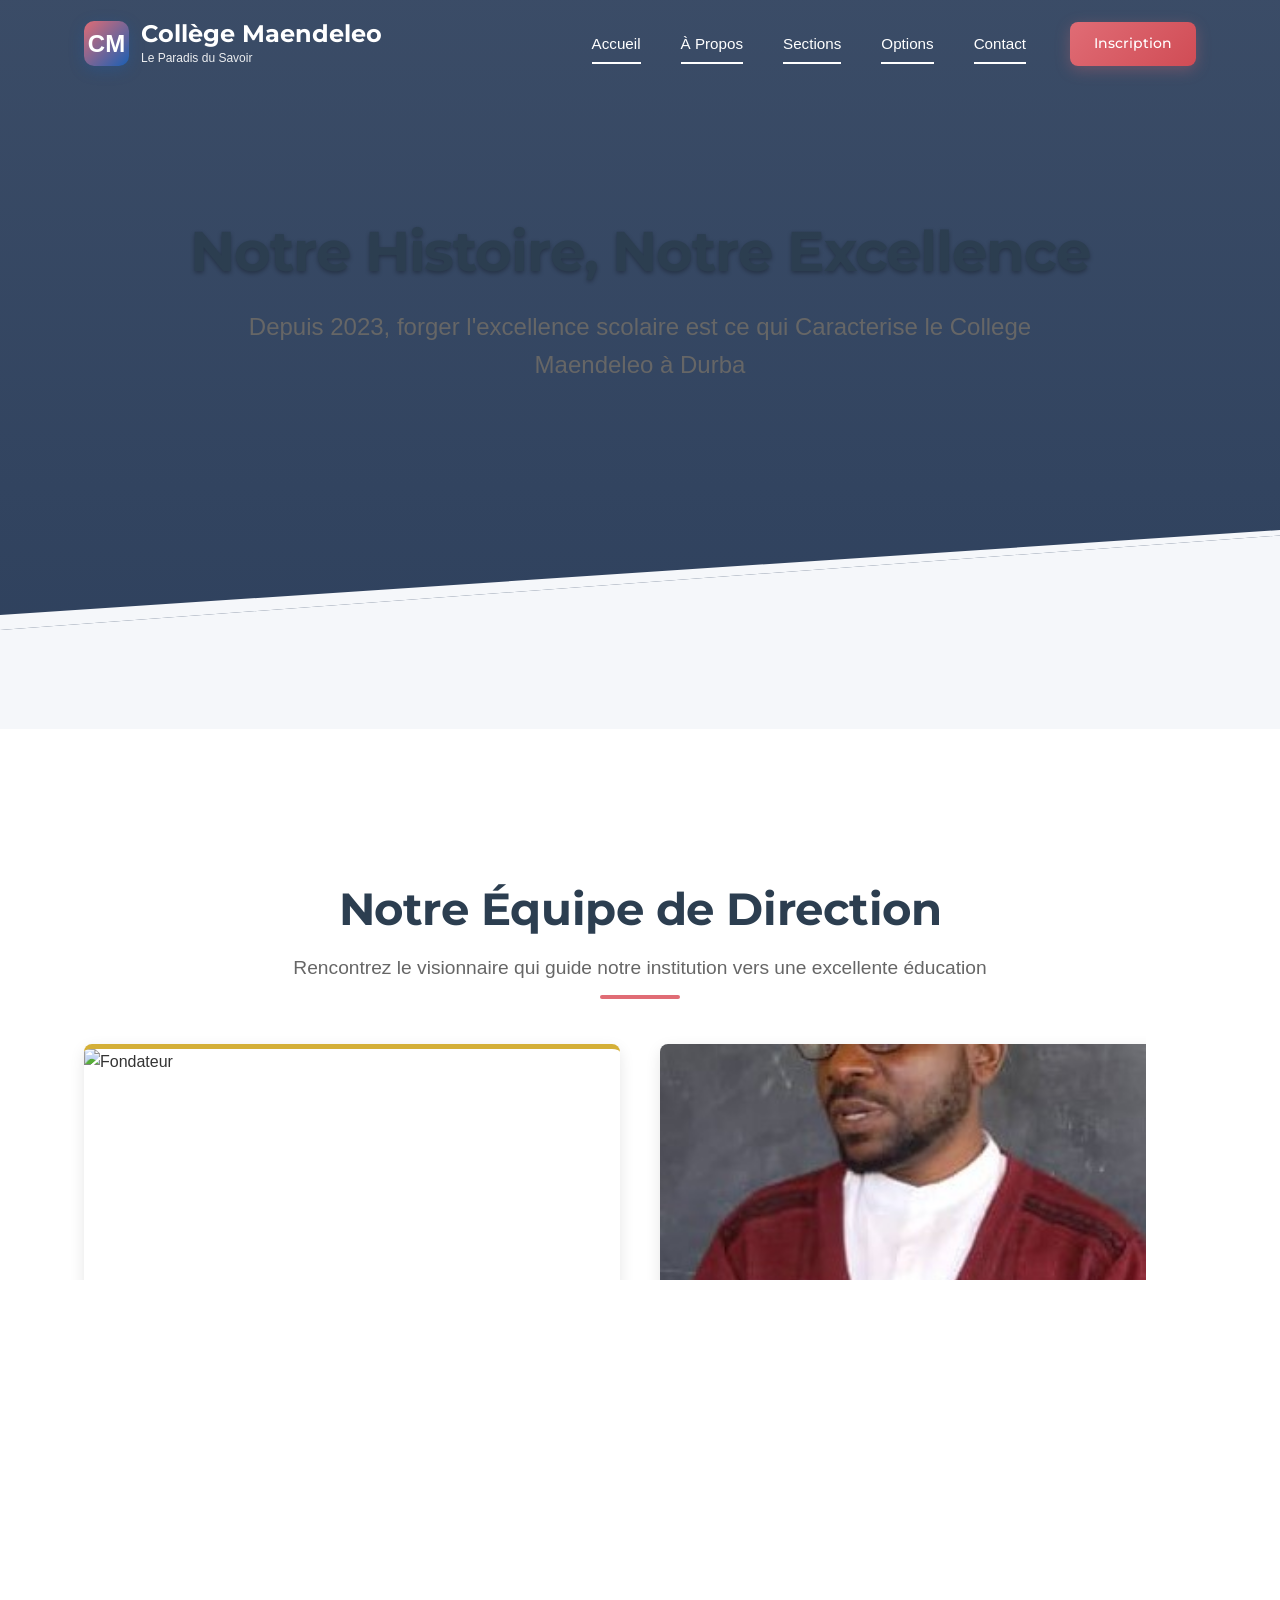
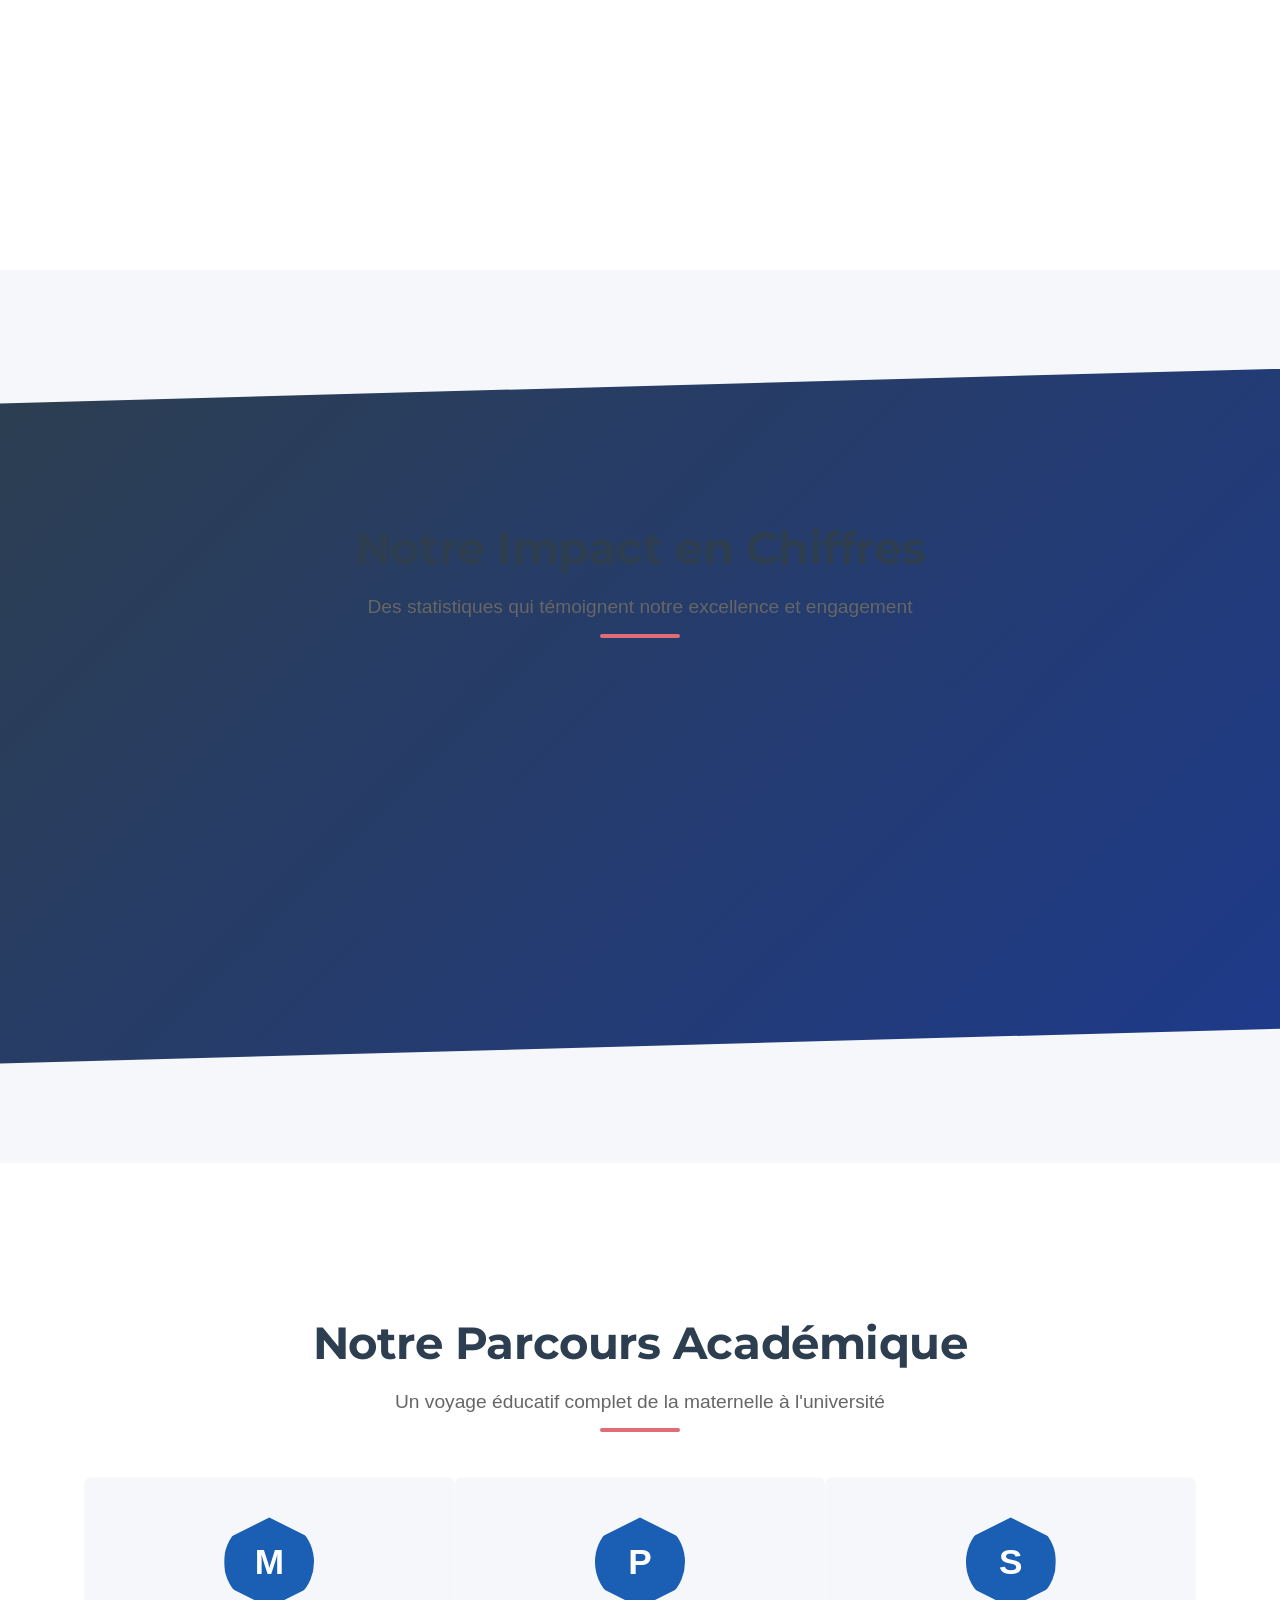
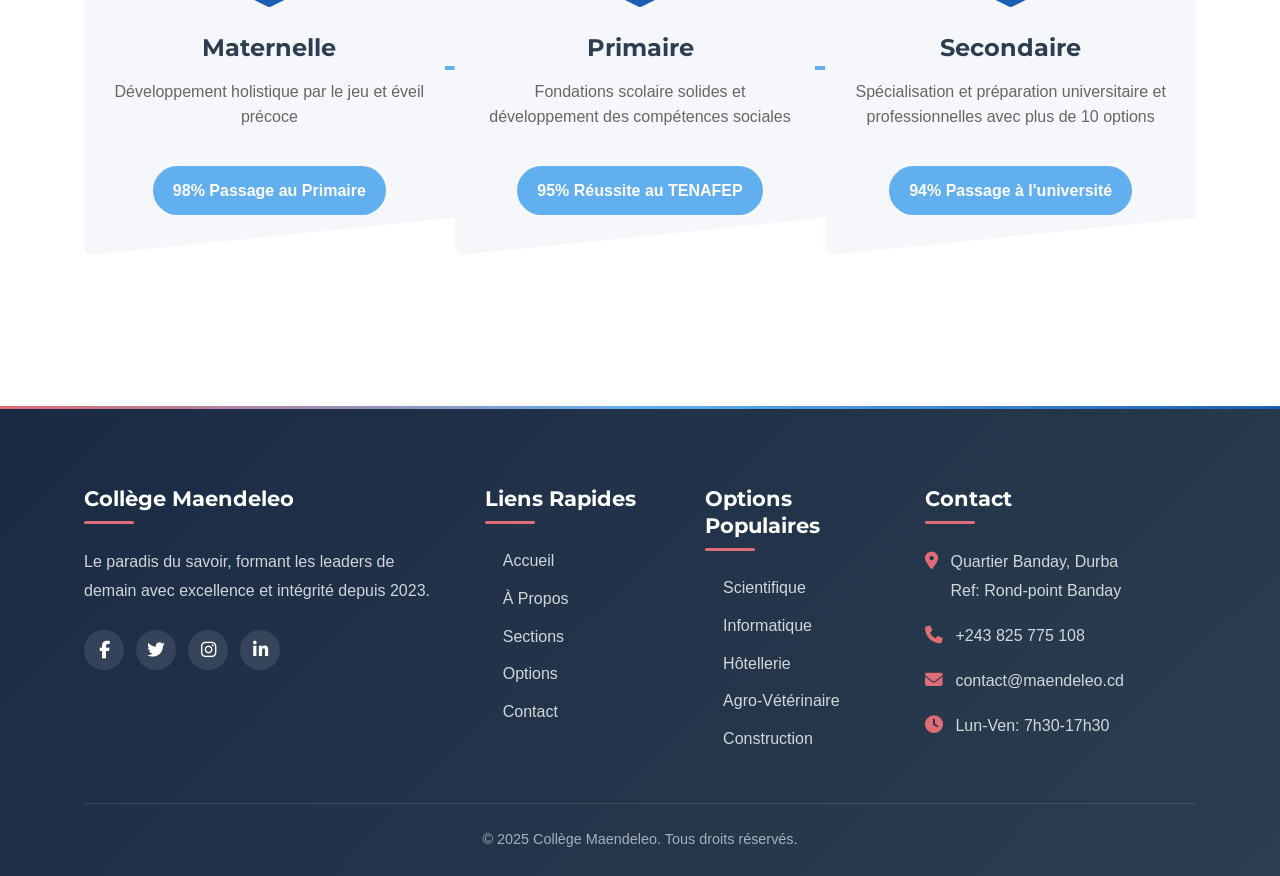
==== commit 26bb8d3e: "Update website" ====
--- a/about.html
+++ b/about.html
@@ -516,7 +516,7 @@
     <section class="about-hero">
         <div class="container">
             <h1>Notre Histoire, Notre Excellence</h1>
-            <p>Depuis 2023, forger l'excellence scolaire et ce qui Caracterise le College Maendeleo à Durba</p>
+            <p>Depuis 2023, forger l'excellence scolaire est ce qui Caracterise le College Maendeleo à Durba</p>
         </div>
     </section>
 
@@ -526,7 +526,7 @@
         <div class="container">
             <div class="section-title">
                 <h2>Notre Équipe de Direction</h2>
-                <p>Rencontrez les visionnaires qui guident notre institution vers l'excellence éducative</p>
+                <p>Rencontrez le visionnaire qui guide notre institution vers une excellente éducation</p>
             </div>
             
             <div class="leadership-grid">
@@ -568,7 +568,7 @@
         <div class="container stats-container">
             <div class="section-title">
                 <h2>Notre Impact en Chiffres</h2>
-                <p>Des statistiques qui témoignent de notre excellence et engagement</p>
+                <p>Des statistiques qui témoignent notre excellence et engagement</p>
             </div>
             
             <div class="stats-grid">
@@ -617,7 +617,7 @@
                 <div class="step">
                     <div class="step-icon">P</div>
                     <h3>Primaire</h3>
-                    <p>Fondations académiques solides et développement des compétences sociales</p>
+                    <p>Fondations scolaire solides et développement des compétences sociales</p>
                     <div class="step-stats">
                         <span>95%</span> Réussite au TENAFEP
                     </div>
@@ -626,7 +626,7 @@
                 <div class="step">
                     <div class="step-icon">S</div>
                     <h3>Secondaire</h3>
-                    <p>Spécialisation et préparation universitaire avec 12 options professionnelles</p>
+                    <p>Spécialisation et préparation universitaire et professionnelles avec plus de 10 options</p>
                     <div class="step-stats">
                         <span>94%</span> Passage à l'université
                     </div>
